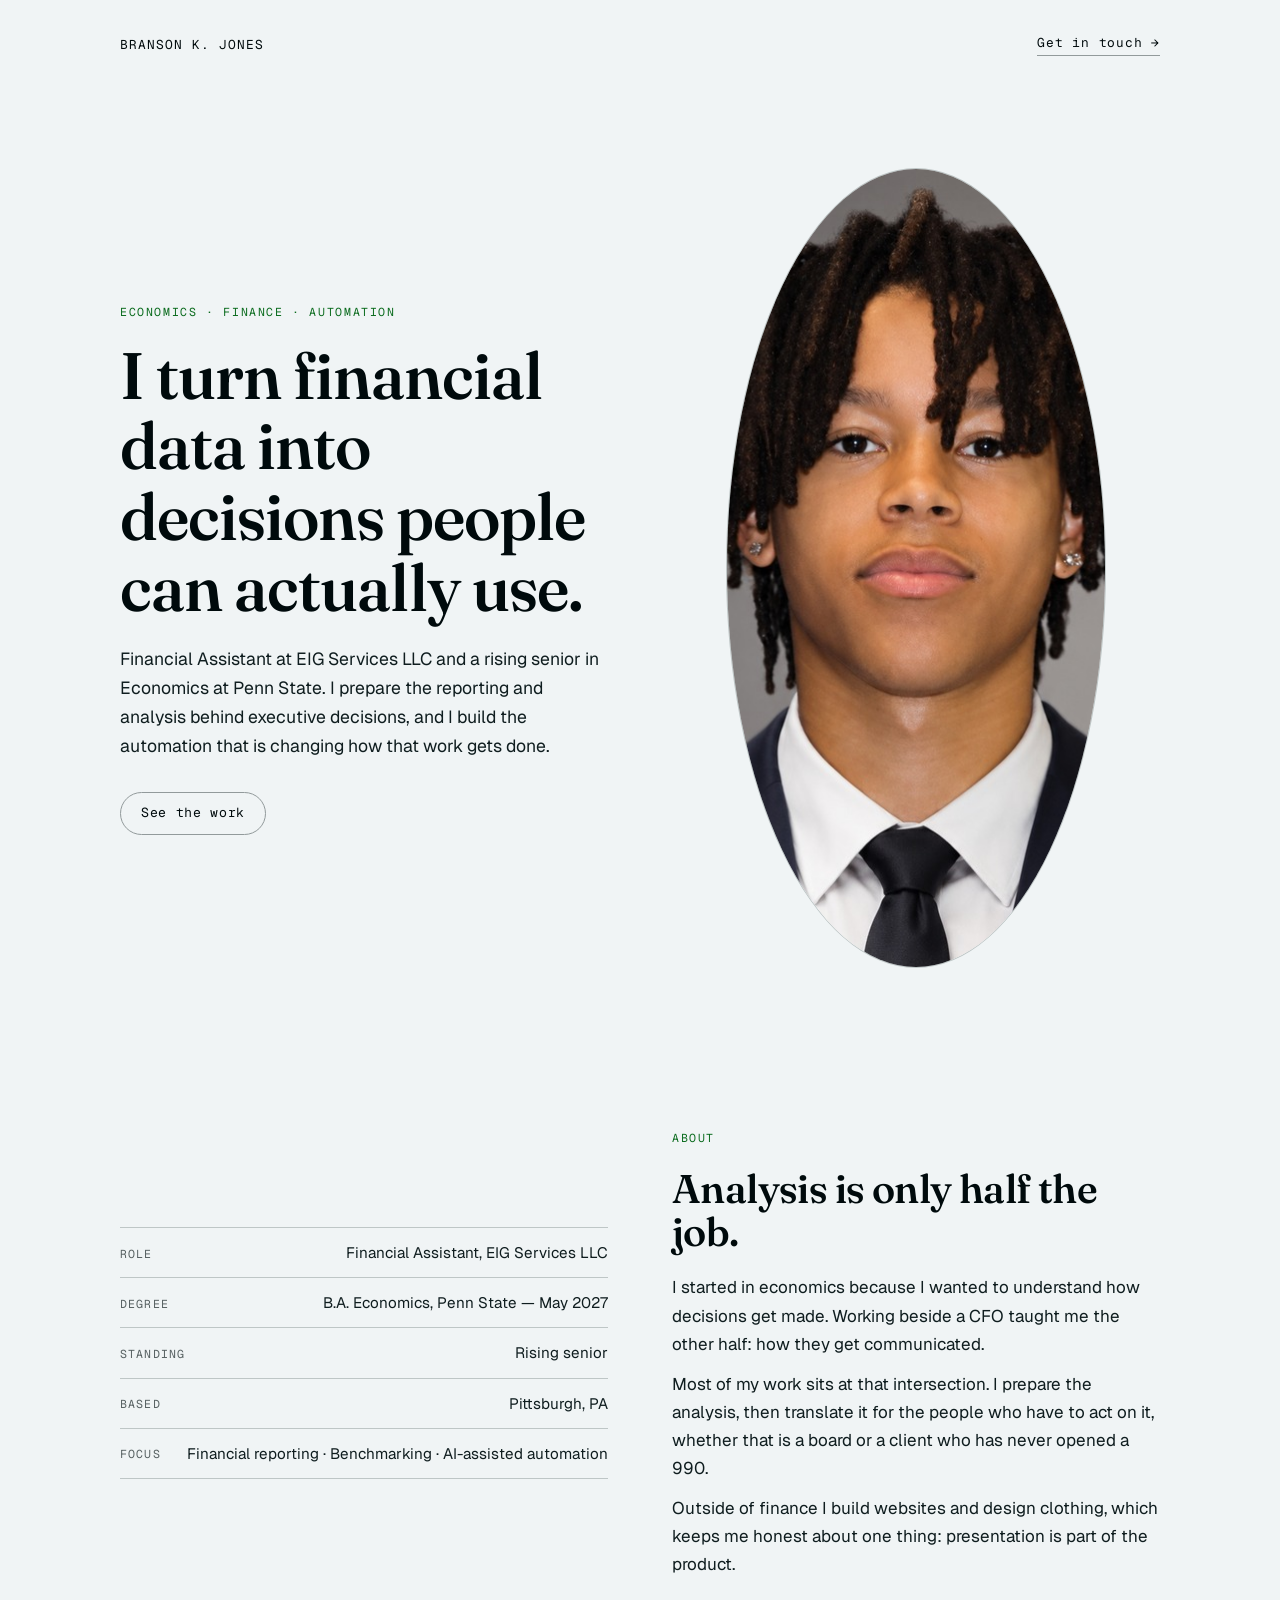
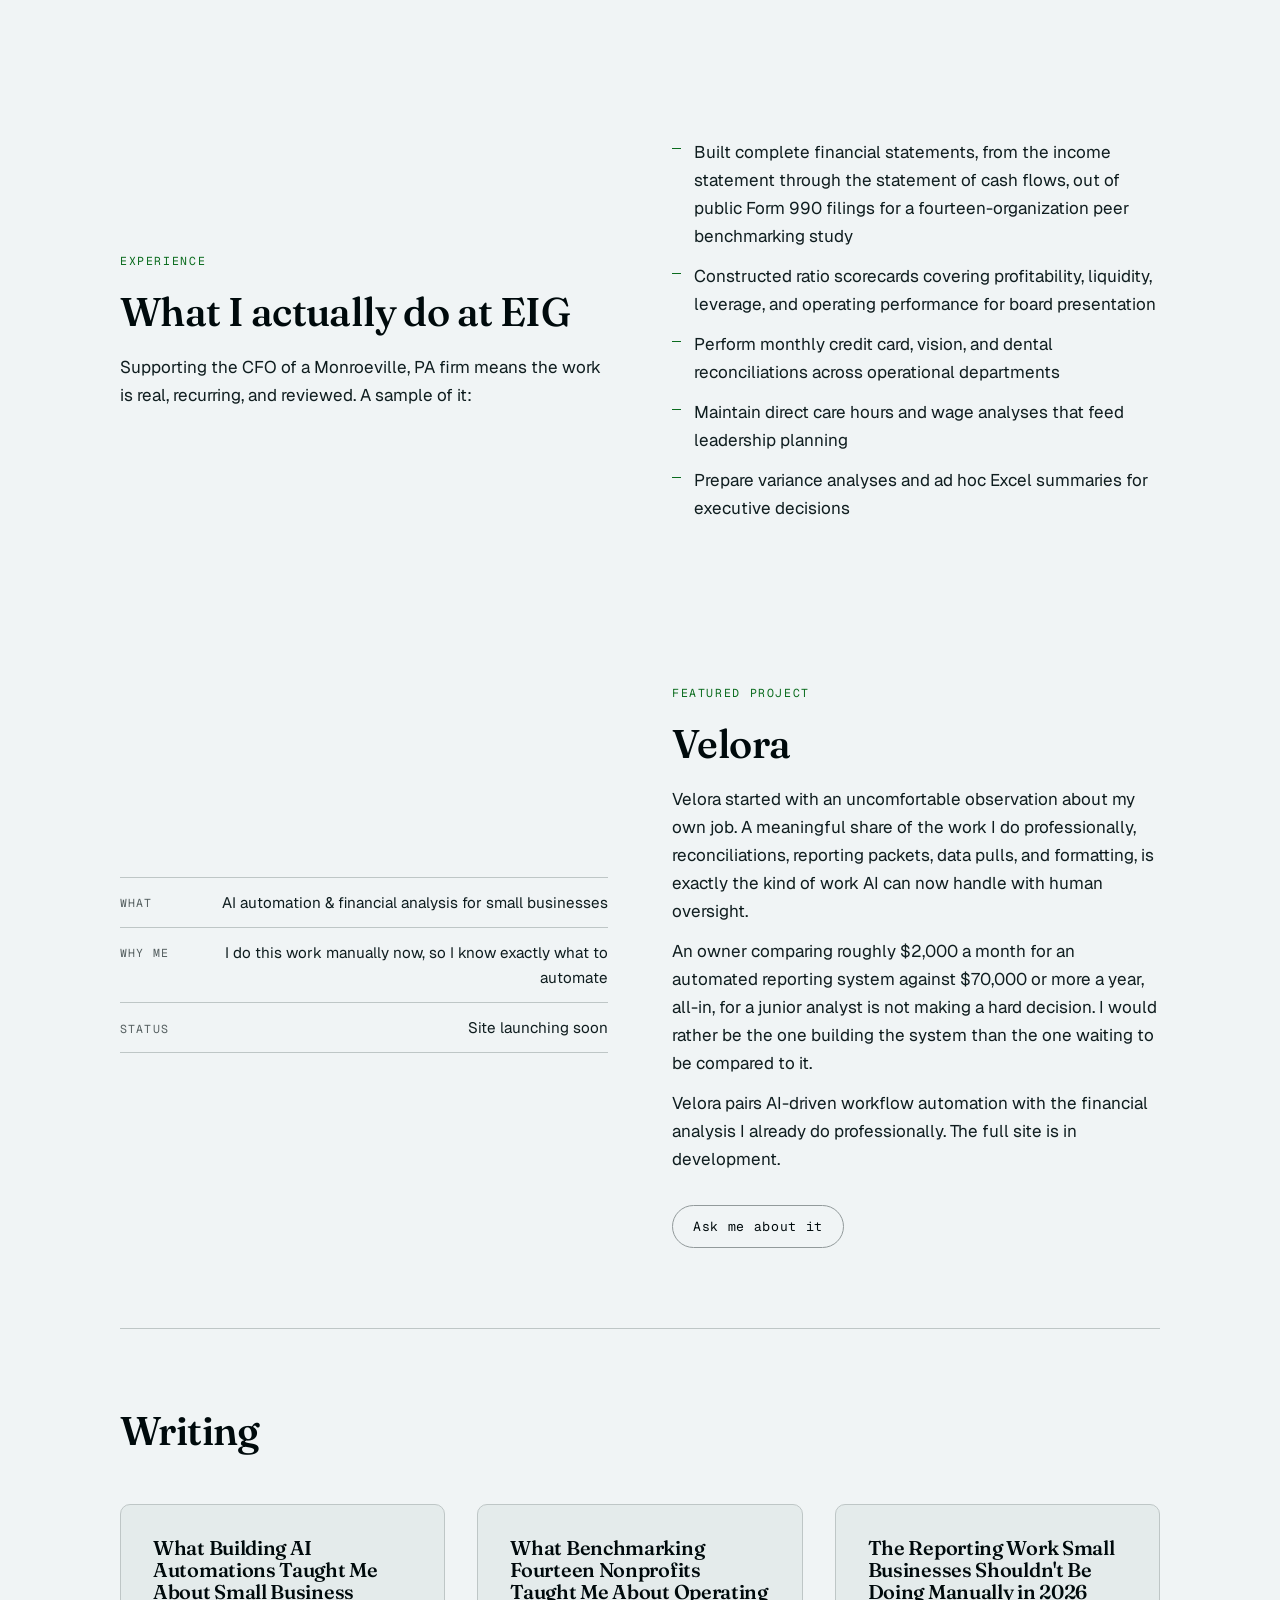
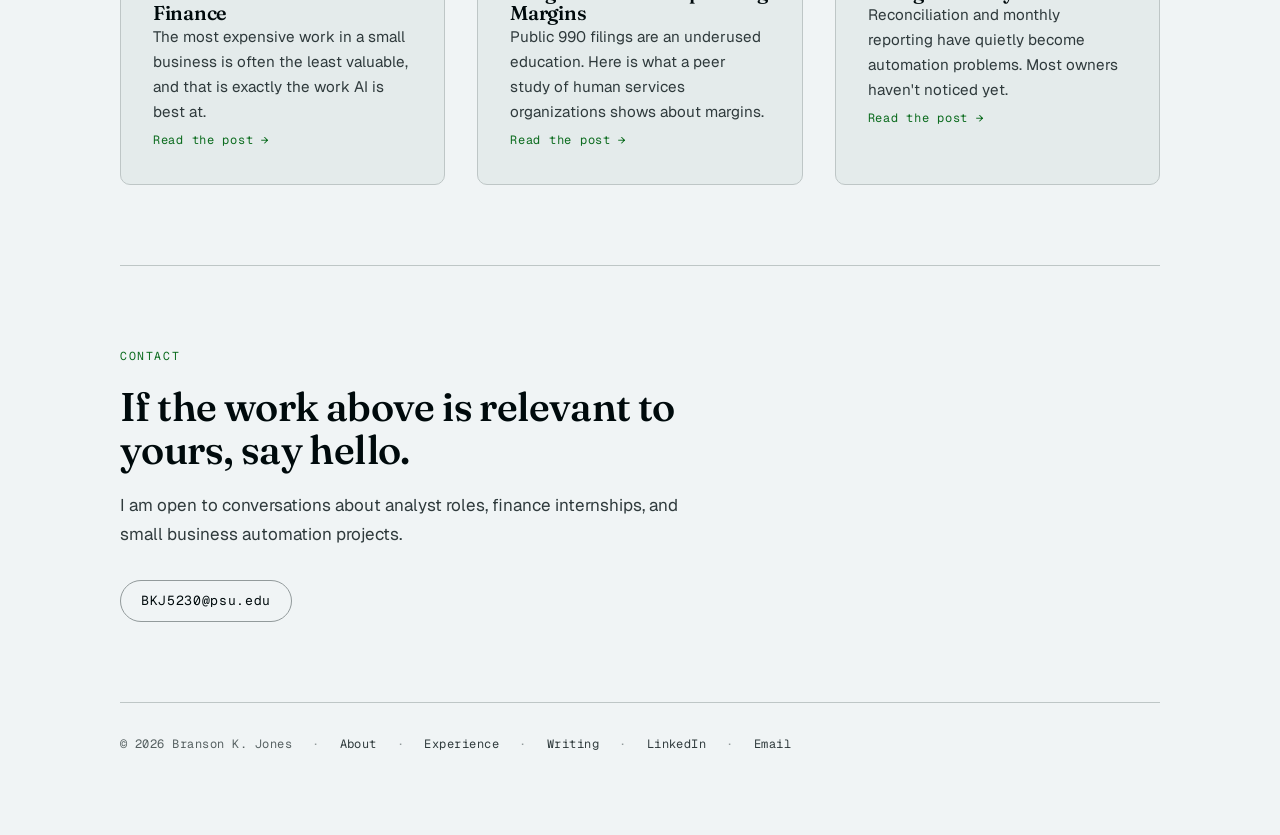
==== index.html @ b0afc4cd "Add files via upload" ====
<!DOCTYPE html>
<html lang="en">
<head>
<meta charset="UTF-8">
<meta name="viewport" content="width=device-width, initial-scale=1.0">
<title>Branson Jones — Economics · Financial Analysis · AI Automation</title>
<meta name="description" content="Branson Jones is an economics student at Penn State working in financial analysis and building AI-assisted finance automations for small businesses.">
<link rel="preconnect" href="https://fonts.googleapis.com">
<link rel="preconnect" href="https://fonts.gstatic.com" crossorigin>
<link href="https://fonts.googleapis.com/css2?family=Fraunces:opsz,wght@9..144,460;9..144,560;9..144,640&family=Geist:wght@400;500&family=Geist+Mono:wght@400;500&display=swap" rel="stylesheet">
<link rel="stylesheet" href="css/site.css">
</head>
<body>
<div class="wrap">

<nav class="nav" aria-label="Primary">
  <a class="nav__mark" href="index.html">Branson K. Jones</a>
  <a class="nav__cta" href="#contact">Get in touch →</a>
</nav>

<header class="split">
  <div class="split__text">
    <span class="kicker">Economics · Finance · Automation</span>
    <h1 class="hero__title">I turn financial data into decisions people can actually use.</h1>
    <p class="hero__sub">Financial Assistant at EIG Services LLC and a rising senior in Economics at Penn State. I prepare the reporting and analysis behind executive decisions, and I build the automation that is changing how that work gets done.</p>
    <a class="chip" href="#work">See the work</a>
  </div>
  <figure class="split__proof">
    <img class="portrait" src="assets/headshot.jpg" alt="Headshot of Branson Jones" width="800" height="800">
  </figure>
</header>

<section id="about" class="split split--flip" aria-label="About">
  <div class="split__text">
    <span class="kicker">About</span>
    <h2>Analysis is only half the job.</h2>
    <p>I started in economics because I wanted to understand how decisions get made. Working beside a CFO taught me the other half: how they get communicated.</p>
    <p>Most of my work sits at that intersection. I prepare the analysis, then translate it for the people who have to act on it, whether that is a board or a client who has never opened a 990.</p>
    <p>Outside of finance I build websites and design clothing, which keeps me honest about one thing: presentation is part of the product.</p>
  </div>
  <div class="split__proof">
    <ul class="facts">
      <li><span class="k">Role</span><span class="v">Financial Assistant, EIG Services LLC</span></li>
      <li><span class="k">Degree</span><span class="v">B.A. Economics, Penn State — May 2027</span></li>
      <li><span class="k">Standing</span><span class="v">Rising senior</span></li>
      <li><span class="k">Based</span><span class="v">Pittsburgh, PA</span></li>
      <li><span class="k">Focus</span><span class="v">Financial reporting · Benchmarking · AI-assisted automation</span></li>
    </ul>
  </div>
</section>

<section id="work" class="split" aria-label="Experience">
  <div class="split__text">
    <span class="kicker">Experience</span>
    <h2>What I actually do at EIG</h2>
    <p>Supporting the CFO of a Monroeville, PA firm means the work is real, recurring, and reviewed. A sample of it:</p>
  </div>
  <div class="split__proof">
    <ul class="worklist">
      <li>Built complete financial statements, from the income statement through the statement of cash flows, out of public Form 990 filings for a fourteen-organization peer benchmarking study</li>
      <li>Constructed ratio scorecards covering profitability, liquidity, leverage, and operating performance for board presentation</li>
      <li>Perform monthly credit card, vision, and dental reconciliations across operational departments</li>
      <li>Maintain direct care hours and wage analyses that feed leadership planning</li>
      <li>Prepare variance analyses and ad hoc Excel summaries for executive decisions</li>
    </ul>
  </div>
</section>

<section id="velora" class="split split--flip" aria-label="Velora">
  <div class="split__text">
    <span class="kicker">Featured project</span>
    <h2>Velora</h2>
    <p>Velora started with an uncomfortable observation about my own job. A meaningful share of the work I do professionally, reconciliations, reporting packets, data pulls, and formatting, is exactly the kind of work AI can now handle with human oversight.</p>
    <p>An owner comparing roughly $2,000 a month for an automated reporting system against $70,000 or more a year, all-in, for a junior analyst is not making a hard decision. I would rather be the one building the system than the one waiting to be compared to it.</p>
    <p>Velora pairs AI-driven workflow automation with the financial analysis I already do professionally. The full site is in development.</p>
    <a class="chip" href="#contact" aria-label="Ask about Velora">Ask me about it</a>
  </div>
  <div class="split__proof">
    <ul class="facts">
      <li><span class="k">What</span><span class="v">AI automation &amp; financial analysis for small businesses</span></li>
      <li><span class="k">Why me</span><span class="v">I do this work manually now, so I know exactly what to automate</span></li>
      <li><span class="k">Status</span><span class="v">Site launching soon</span></li>
    </ul>
  </div>
</section>

<section id="writing" class="writing" aria-label="Writing">
  <h2>Writing</h2>
  <div class="cards">
    <article class="card">
      <a href="blog/ai-automation-small-business-finance.html">
        <h3>What Building AI Automations Taught Me About Small Business Finance</h3>
        <p>The most expensive work in a small business is often the least valuable, and that is exactly the work AI is best at.</p>
        <span class="more">Read the post →</span>
      </a>
    </article>
    <article class="card">
      <a href="blog/nonprofit-benchmarking-operating-margins.html">
        <h3>What Benchmarking Fourteen Nonprofits Taught Me About Operating Margins</h3>
        <p>Public 990 filings are an underused education. Here is what a peer study of human services organizations shows about margins.</p>
        <span class="more">Read the post →</span>
      </a>
    </article>
    <article class="card">
      <a href="blog/manual-reporting-2026.html">
        <h3>The Reporting Work Small Businesses Shouldn't Be Doing Manually in 2026</h3>
        <p>Reconciliation and monthly reporting have quietly become automation problems. Most owners haven't noticed yet.</p>
        <span class="more">Read the post →</span>
      </a>
    </article>
  </div>
</section>

<section id="contact" class="contact" aria-label="Contact">
  <span class="kicker">Contact</span>
  <h2>If the work above is relevant to yours, say hello.</h2>
  <p>I am open to conversations about analyst roles, finance internships, and small business automation projects.</p>
  <a class="chip" href="mailto:BKJ5230@psu.edu">BKJ5230@psu.edu</a>
</section>

<footer class="foot">
  <span>© 2026 Branson K. Jones</span><span class="dot">·</span>
  <a href="#about">About</a><span class="dot">·</span>
  <a href="#work">Experience</a><span class="dot">·</span>
  <a href="#writing">Writing</a><span class="dot">·</span>
  <a href="https://www.linkedin.com/in/branson-jones-150345410/" rel="noopener">LinkedIn</a><span class="dot">·</span>
  <a href="mailto:BKJ5230@psu.edu">Email</a>
</footer>

</div>
</body>
</html>
---- css/site.css ----
/* Hallmark · macrostructure: Split Studio · theme: Studio · nav: N9 edge-aligned · footer: Ft2 inline single line
 * genre: editorial · accent: forest-green · audience: recruiters + prospective clients · tone: composed, direct
 * Hallmark · pre-emit critique: P4 H4 E4 S4 R5 V4 */

:root {
  --color-paper:    oklch(96.5% 0.005 200);
  --color-paper-2:  oklch(93.5% 0.007 200);
  --color-paper-3:  oklch(89%   0.010 200);
  --color-rule:     oklch(82%   0.008 200);
  --color-rule-2:   oklch(68%   0.010 200);
  --color-muted:    oklch(48%   0.012 205);
  --color-neutral:  oklch(34%   0.016 205);
  --color-ink-2:    oklch(22%   0.020 205);
  --color-ink:      oklch(13%   0.024 205);
  --color-accent:   oklch(46%   0.140 145);
  --color-focus:    oklch(46%   0.140 145);

  --font-display: "Fraunces", ui-serif, Georgia, serif;
  --font-body:    "Geist", ui-sans-serif, system-ui, sans-serif;
  --font-label:   "Geist Mono", ui-monospace, "SF Mono", monospace;

  --space-xs: 0.5rem;
  --space-sm: 0.75rem;
  --space-md: 1.25rem;
  --space-lg: 2rem;
  --space-xl: 3.25rem;
  --space-2xl: 5rem;
  --space-3xl: 7.5rem;

  --radius-card: 10px;
  --measure: 62ch;
  --ease-out: cubic-bezier(0.16, 1, 0.3, 1);
  --dur-short: 220ms;
}

* { box-sizing: border-box; margin: 0; }
html, body { overflow-x: clip; }
html { scroll-behavior: smooth; }

body {
  background: var(--color-paper);
  color: var(--color-ink);
  font-family: var(--font-body);
  font-size: 1.0625rem;
  line-height: 1.65;
  -webkit-font-smoothing: antialiased;
}

img { max-width: 100%; display: block; }
a { color: var(--color-accent); text-decoration-thickness: 1px; text-underline-offset: 3px; }
a:focus-visible, button:focus-visible { outline: 2px solid var(--color-focus); outline-offset: 3px; }

h1, h2, h3 {
  font-family: var(--font-display);
  font-style: normal;
  font-weight: 560;
  line-height: 1.08;
  letter-spacing: -0.015em;
  color: var(--color-ink);
  overflow-wrap: anywhere;
  min-width: 0;
}

.wrap { max-width: 1120px; margin-inline: auto; padding-inline: clamp(1.1rem, 4vw, 2.5rem); }

/* ── Nav · N9 edge-aligned minimal ── */
.nav {
  display: flex; align-items: center; justify-content: space-between;
  padding-block: var(--space-lg);
}
.nav__mark {
  font-family: var(--font-label);
  font-size: 0.8rem; letter-spacing: 0.08em; text-transform: uppercase;
  color: var(--color-ink); text-decoration: none; white-space: nowrap;
}
.nav__cta {
  font-family: var(--font-label);
  font-size: 0.8rem; letter-spacing: 0.06em;
  color: var(--color-ink); text-decoration: none; white-space: nowrap;
  border-bottom: 1px solid var(--color-rule-2);
  padding-bottom: 2px;
  transition: color var(--dur-short) var(--ease-out), border-color var(--dur-short) var(--ease-out);
}
.nav__cta:hover { color: var(--color-accent); border-color: var(--color-accent); }

/* ── Split Studio rows ── */
.split {
  display: grid;
  grid-template-columns: minmax(0, 1fr) minmax(0, 1fr);
  gap: clamp(1.5rem, 5vw, 4.5rem);
  align-items: center;
  padding-block: var(--space-2xl);
}
.split--flip .split__text { order: 2; }
.split--flip .split__proof { order: 1; }
.split + .split { border-top: 0; }

.kicker {
  font-family: var(--font-label);
  font-size: 0.72rem; letter-spacing: 0.14em; text-transform: uppercase;
  color: var(--color-accent);
  display: block; margin-bottom: var(--space-md);
}

.hero__title { font-size: clamp(2.3rem, 6vw, 4.1rem); }
.hero__sub {
  margin-top: var(--space-md);
  color: var(--color-neutral);
  max-width: 46ch;
  font-size: 1.1rem;
}
.split h2 { font-size: clamp(1.7rem, 3.6vw, 2.5rem); margin-bottom: var(--space-md); }
.split__text p { color: var(--color-ink-2); max-width: var(--measure); }
.split__text p + p { margin-top: var(--space-sm); }

/* Outlined chip button (Split Studio voice) */
.chip {
  display: inline-block; margin-top: var(--space-lg);
  font-family: var(--font-label); font-size: 0.82rem; letter-spacing: 0.05em;
  color: var(--color-ink); text-decoration: none; white-space: nowrap;
  border: 1px solid var(--color-rule-2); border-radius: 999px;
  padding: 0.6rem 1.25rem;
  transition: border-color var(--dur-short) var(--ease-out), color var(--dur-short) var(--ease-out), background var(--dur-short) var(--ease-out);
}
.chip:hover { border-color: var(--color-accent); color: var(--color-accent); }
.chip:active { background: var(--color-paper-2); }

/* Proof column pieces */
.portrait {
  border-radius: 50%;
  aspect-ratio: 1 / 1;
  object-fit: cover;
  border: 1px solid var(--color-rule);
  width: min(78%, 380px);
  margin-inline: auto;
}
figure figcaption {
  font-family: var(--font-label); font-size: 0.72rem;
  color: var(--color-muted); margin-top: var(--space-xs); text-align: center;
}

.facts { list-style: none; padding: 0; border-top: 1px solid var(--color-rule); }
.facts li {
  display: flex; justify-content: space-between; gap: var(--space-md);
  padding-block: var(--space-sm);
  border-bottom: 1px solid var(--color-rule);
  font-size: 0.95rem;
}
.facts .k { font-family: var(--font-label); font-size: 0.72rem; letter-spacing: 0.1em; text-transform: uppercase; color: var(--color-muted); padding-top: 0.2rem; white-space: nowrap; }
.facts .v { color: var(--color-ink-2); text-align: right; }

.worklist { list-style: none; padding: 0; }
.worklist li { padding-left: 1.4rem; position: relative; color: var(--color-ink-2); }
.worklist li + li { margin-top: var(--space-sm); }
.worklist li::before {
  content: ""; position: absolute; left: 0; top: 0.62em;
  width: 0.55rem; height: 1px; background: var(--color-accent);
}

/* Writing cards */
.writing { padding-block: var(--space-2xl); border-top: 1px solid var(--color-rule); }
.writing > h2 { font-size: clamp(1.7rem, 3.6vw, 2.5rem); margin-bottom: var(--space-xl); }
.cards { display: grid; grid-template-columns: repeat(3, minmax(0, 1fr)); gap: var(--space-lg); }
.card {
  border: 1px solid var(--color-rule); border-radius: var(--radius-card);
  background: var(--color-paper-2);
  padding: var(--space-lg);
  display: flex; flex-direction: column; gap: var(--space-sm);
  transition: border-color var(--dur-short) var(--ease-out), transform var(--dur-short) var(--ease-out);
}
.card:hover { border-color: var(--color-accent); transform: translateY(-2px); }
.card h3 { font-size: 1.25rem; }
.card p { color: var(--color-neutral); font-size: 0.95rem; }
.card a { text-decoration: none; color: inherit; }
.card .more { font-family: var(--font-label); font-size: 0.75rem; letter-spacing: 0.06em; color: var(--color-accent); margin-top: auto; }

/* Contact band */
.contact { padding-block: var(--space-2xl); border-top: 1px solid var(--color-rule); text-align: left; }
.contact h2 { font-size: clamp(1.7rem, 3.6vw, 2.5rem); max-width: 22ch; }
.contact p { color: var(--color-neutral); margin-top: var(--space-md); max-width: 52ch; }

/* Footer · Ft2 inline single line */
.foot {
  border-top: 1px solid var(--color-rule);
  padding-block: var(--space-lg) var(--space-2xl);
  display: flex; flex-wrap: wrap; gap: var(--space-xs) var(--space-md);
  align-items: baseline;
  font-family: var(--font-label); font-size: 0.75rem; letter-spacing: 0.04em;
  color: var(--color-muted);
}
.foot a { color: var(--color-neutral); text-decoration: none; white-space: nowrap; }
.foot a:hover { color: var(--color-accent); }
.foot .dot { color: var(--color-rule-2); }

/* ── Article pages ── */
.article { max-width: 72ch; margin-inline: auto; padding-block: var(--space-xl) var(--space-3xl); }
.crumb {
  font-family: var(--font-label); font-size: 0.75rem; letter-spacing: 0.06em;
  text-decoration: none; color: var(--color-muted); white-space: nowrap;
}
.crumb:hover { color: var(--color-accent); }
.article h1 { font-size: clamp(1.9rem, 5vw, 3rem); margin-top: var(--space-md); }
.article .meta {
  font-family: var(--font-label); font-size: 0.75rem; letter-spacing: 0.08em;
  text-transform: uppercase; color: var(--color-muted);
  margin-top: var(--space-sm); margin-bottom: var(--space-xl);
}
.article h2 { font-size: 1.45rem; margin-top: var(--space-xl); margin-bottom: var(--space-sm); }
.article p { color: var(--color-ink-2); }
.article p + p { margin-top: var(--space-md); }
.article figure {
  margin-block: var(--space-xl);
  border: 1px solid var(--color-rule); border-radius: var(--radius-card);
  background: var(--color-paper-2); padding: var(--space-lg);
}
.article figure svg { width: 100%; height: auto; }

/* ── Mobile ── */
@media (max-width: 768px) {
  .split { grid-template-columns: minmax(0, 1fr); padding-block: var(--space-xl); align-items: start; }
  .split--flip .split__text { order: 1; }
  .split--flip .split__proof { order: 2; }
  .cards { grid-template-columns: minmax(0, 1fr); }
  .facts .v { text-align: left; }
  .facts li { flex-direction: column; gap: 0.15rem; }
}
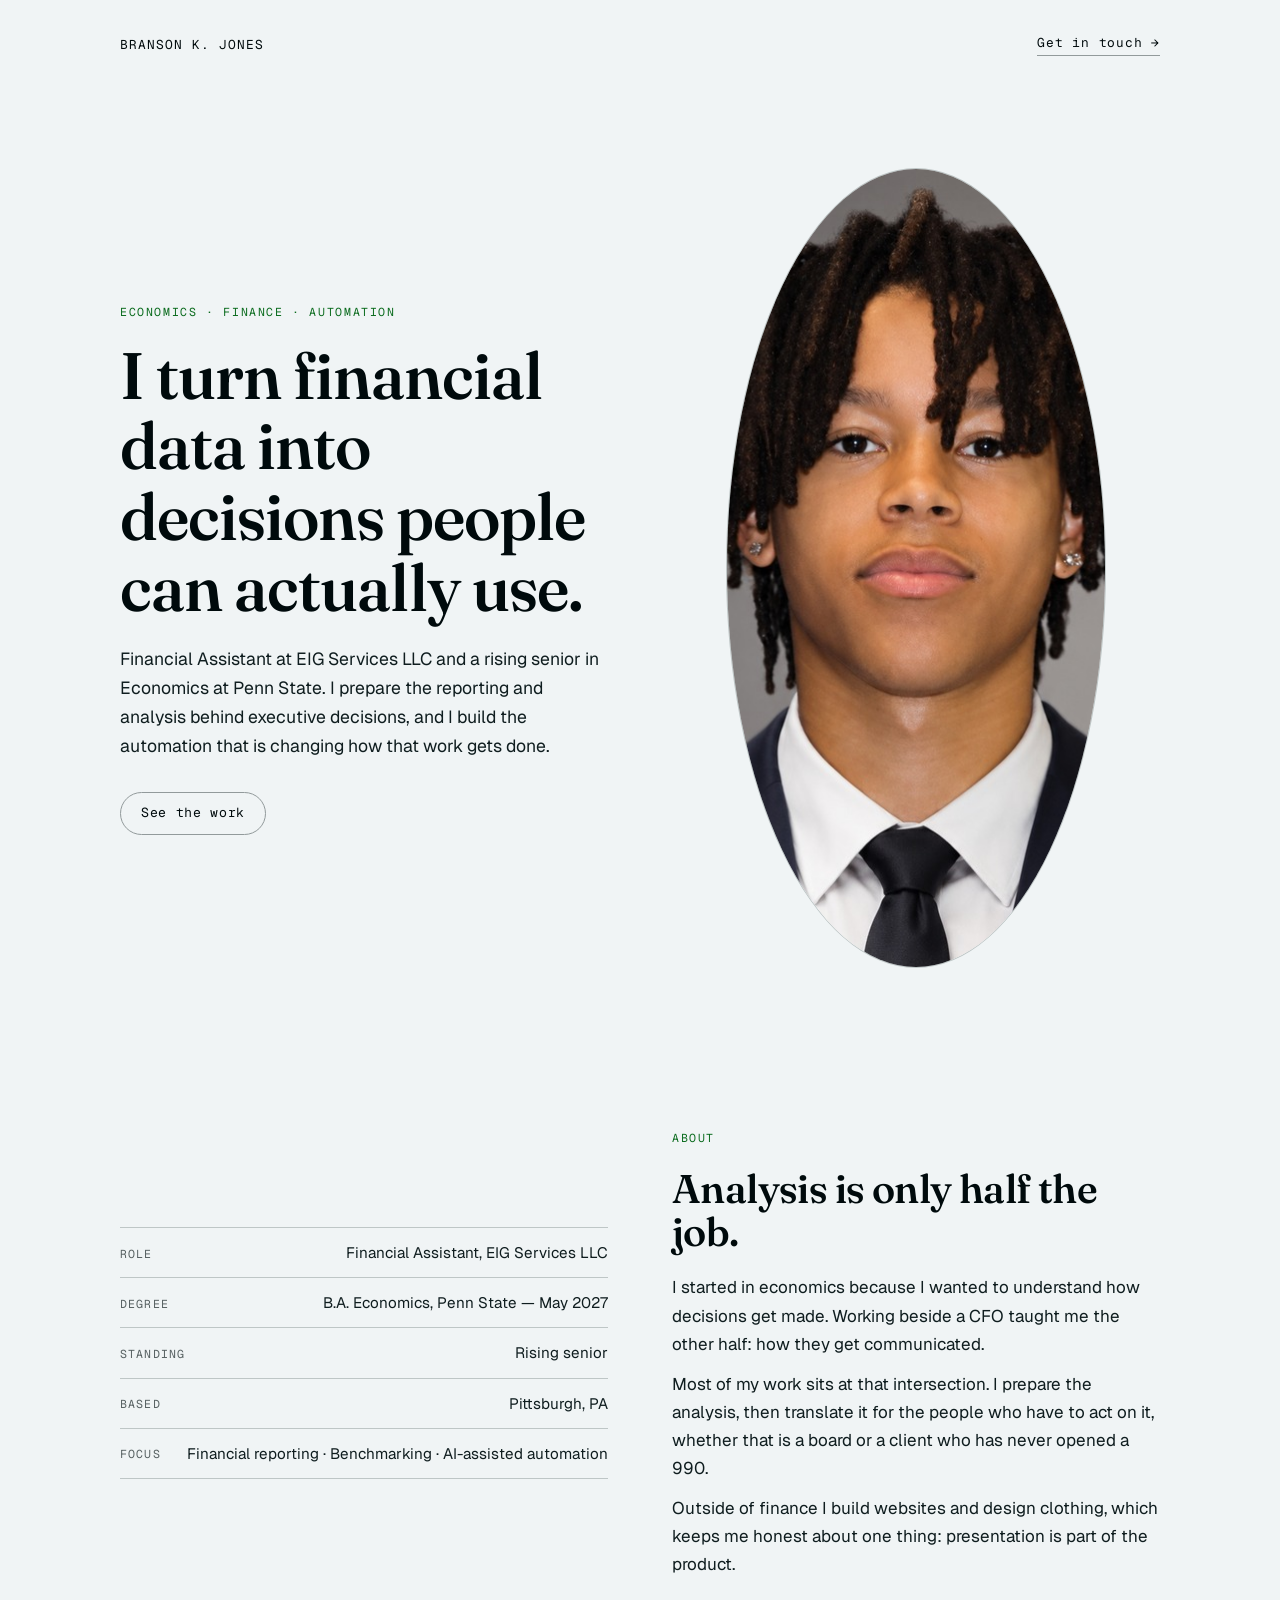
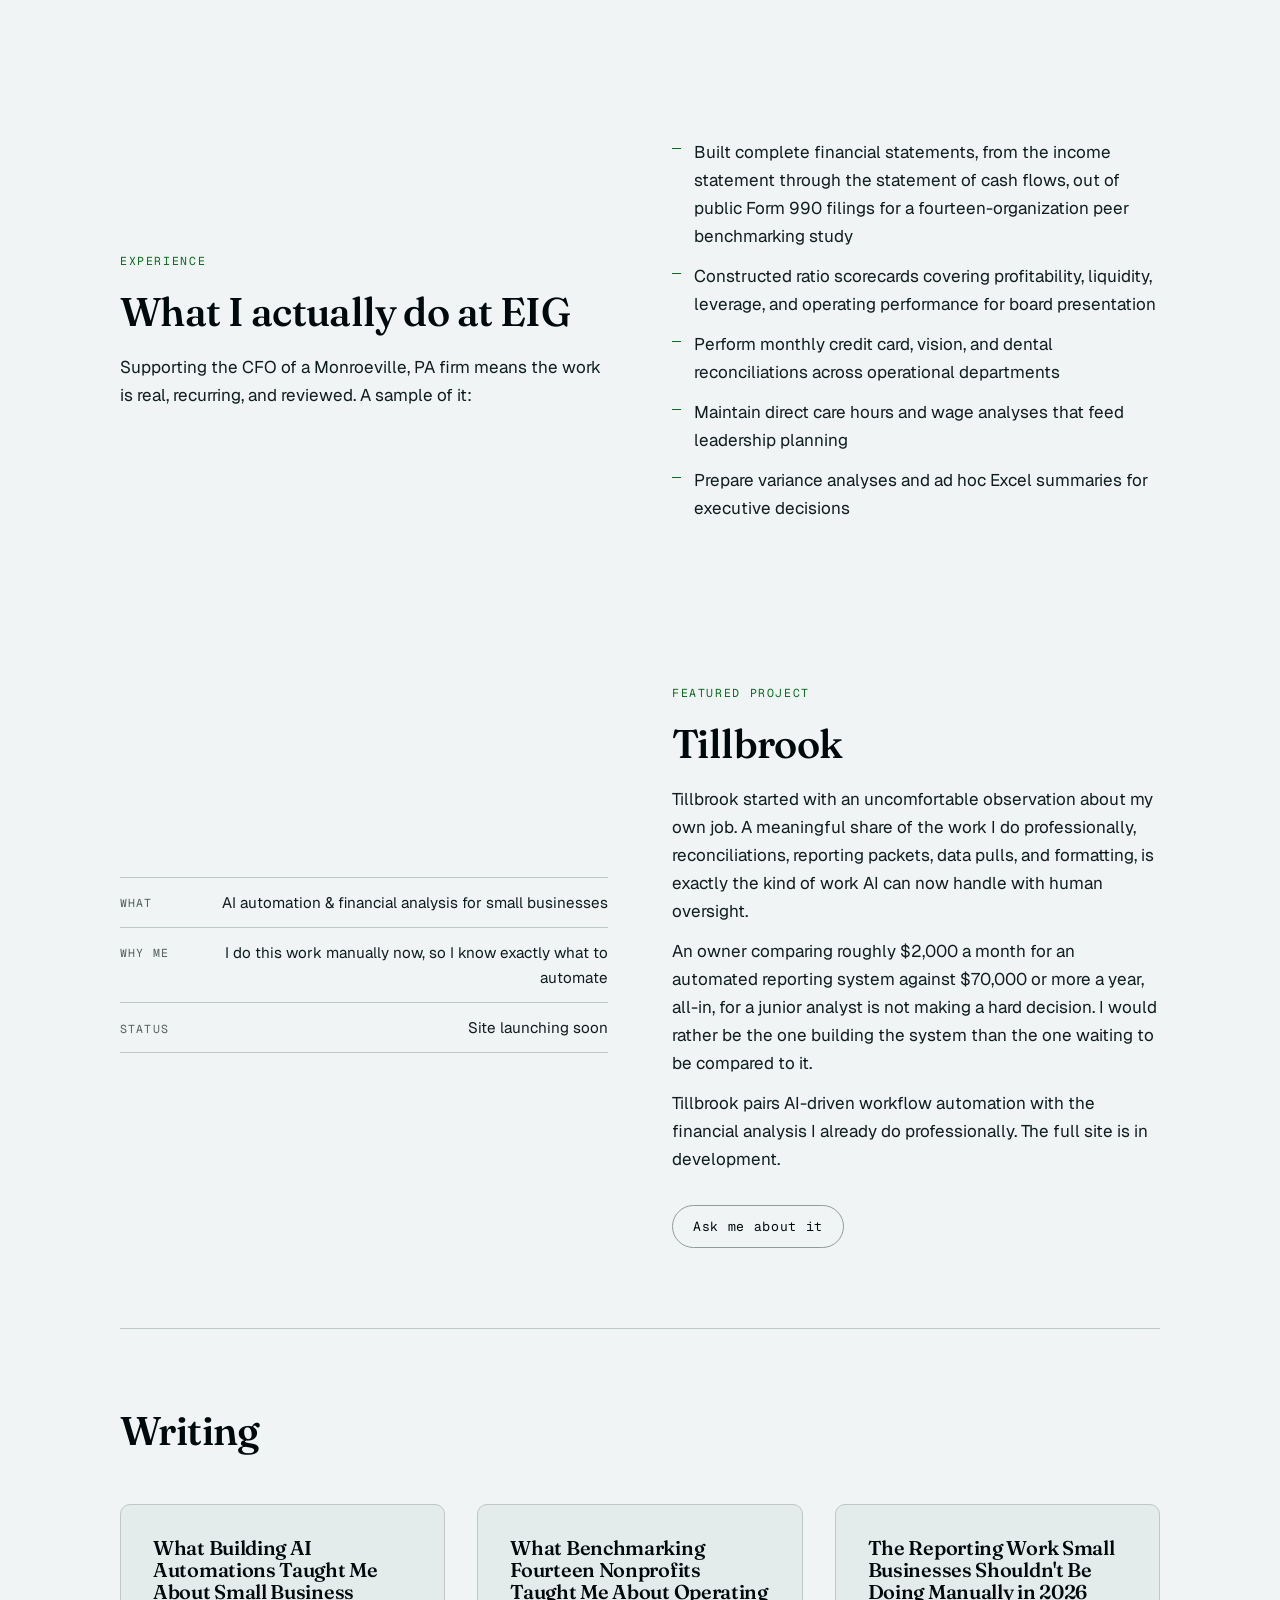
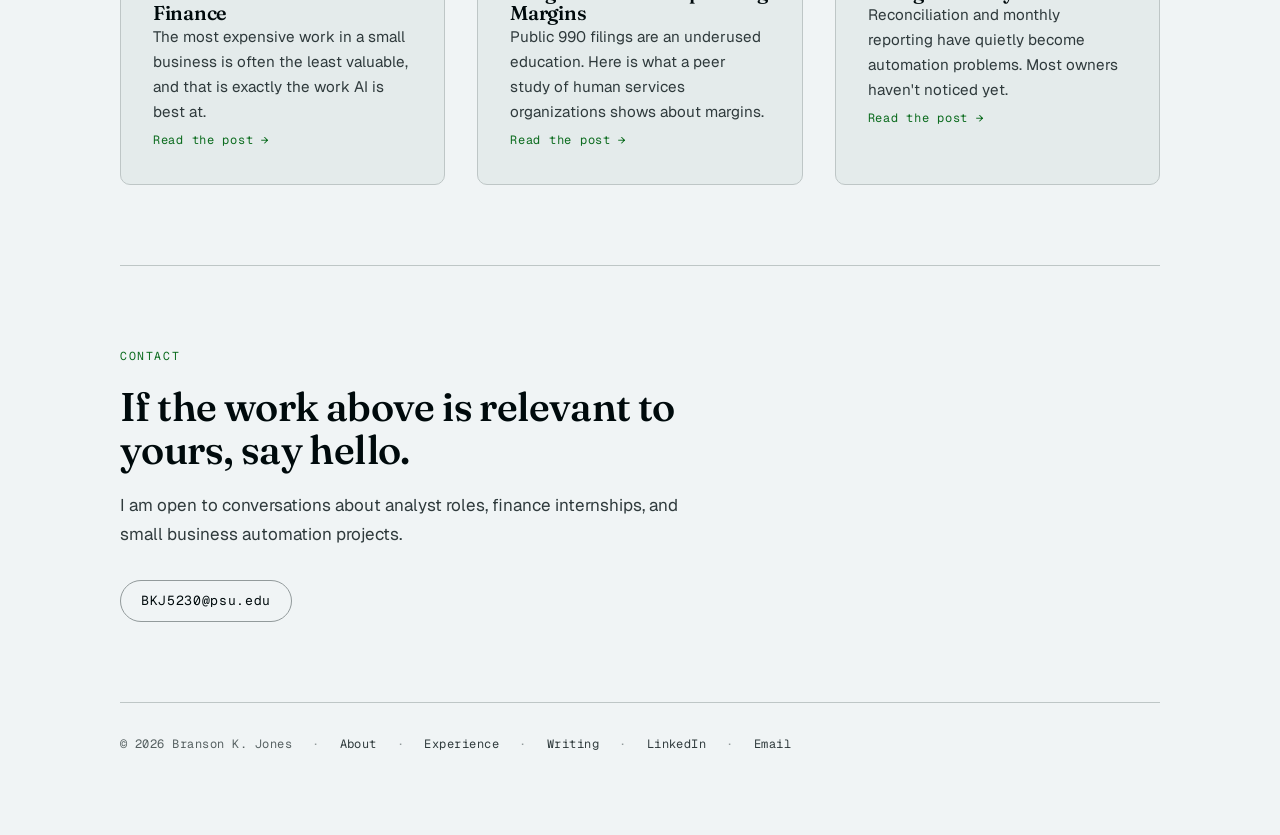
==== commit 110696c4: "Replace Velora section with Tillbrook section" ====
--- a/index.html
+++ b/index.html
@@ -66,14 +66,14 @@
   </div>
 </section>
 
-<section id="velora" class="split split--flip" aria-label="Velora">
+<section id="Tillbrook" class="split split--flip" aria-label="Tillbrook">
   <div class="split__text">
     <span class="kicker">Featured project</span>
-    <h2>Velora</h2>
-    <p>Velora started with an uncomfortable observation about my own job. A meaningful share of the work I do professionally, reconciliations, reporting packets, data pulls, and formatting, is exactly the kind of work AI can now handle with human oversight.</p>
+    <h2>Tillbrook</h2>
+    <p>Tillbrook started with an uncomfortable observation about my own job. A meaningful share of the work I do professionally, reconciliations, reporting packets, data pulls, and formatting, is exactly the kind of work AI can now handle with human oversight.</p>
     <p>An owner comparing roughly $2,000 a month for an automated reporting system against $70,000 or more a year, all-in, for a junior analyst is not making a hard decision. I would rather be the one building the system than the one waiting to be compared to it.</p>
-    <p>Velora pairs AI-driven workflow automation with the financial analysis I already do professionally. The full site is in development.</p>
-    <a class="chip" href="#contact" aria-label="Ask about Velora">Ask me about it</a>
+    <p>Tillbrook pairs AI-driven workflow automation with the financial analysis I already do professionally. The full site is in development.</p>
+    <a class="chip" href="#contact" aria-label="Ask about Tillbrook">Ask me about it</a>
   </div>
   <div class="split__proof">
     <ul class="facts">
--- a/css/site.css
+++ b/css/site.css
@@ -1,6 +1,4 @@
-/* Hallmark · macrostructure: Split Studio · theme: Studio · nav: N9 edge-aligned · footer: Ft2 inline single line
- * genre: editorial · accent: forest-green · audience: recruiters + prospective clients · tone: composed, direct
- * Hallmark · pre-emit critique: P4 H4 E4 S4 R5 V4 */
+
 
 :root {
   --color-paper:    oklch(96.5% 0.005 200);
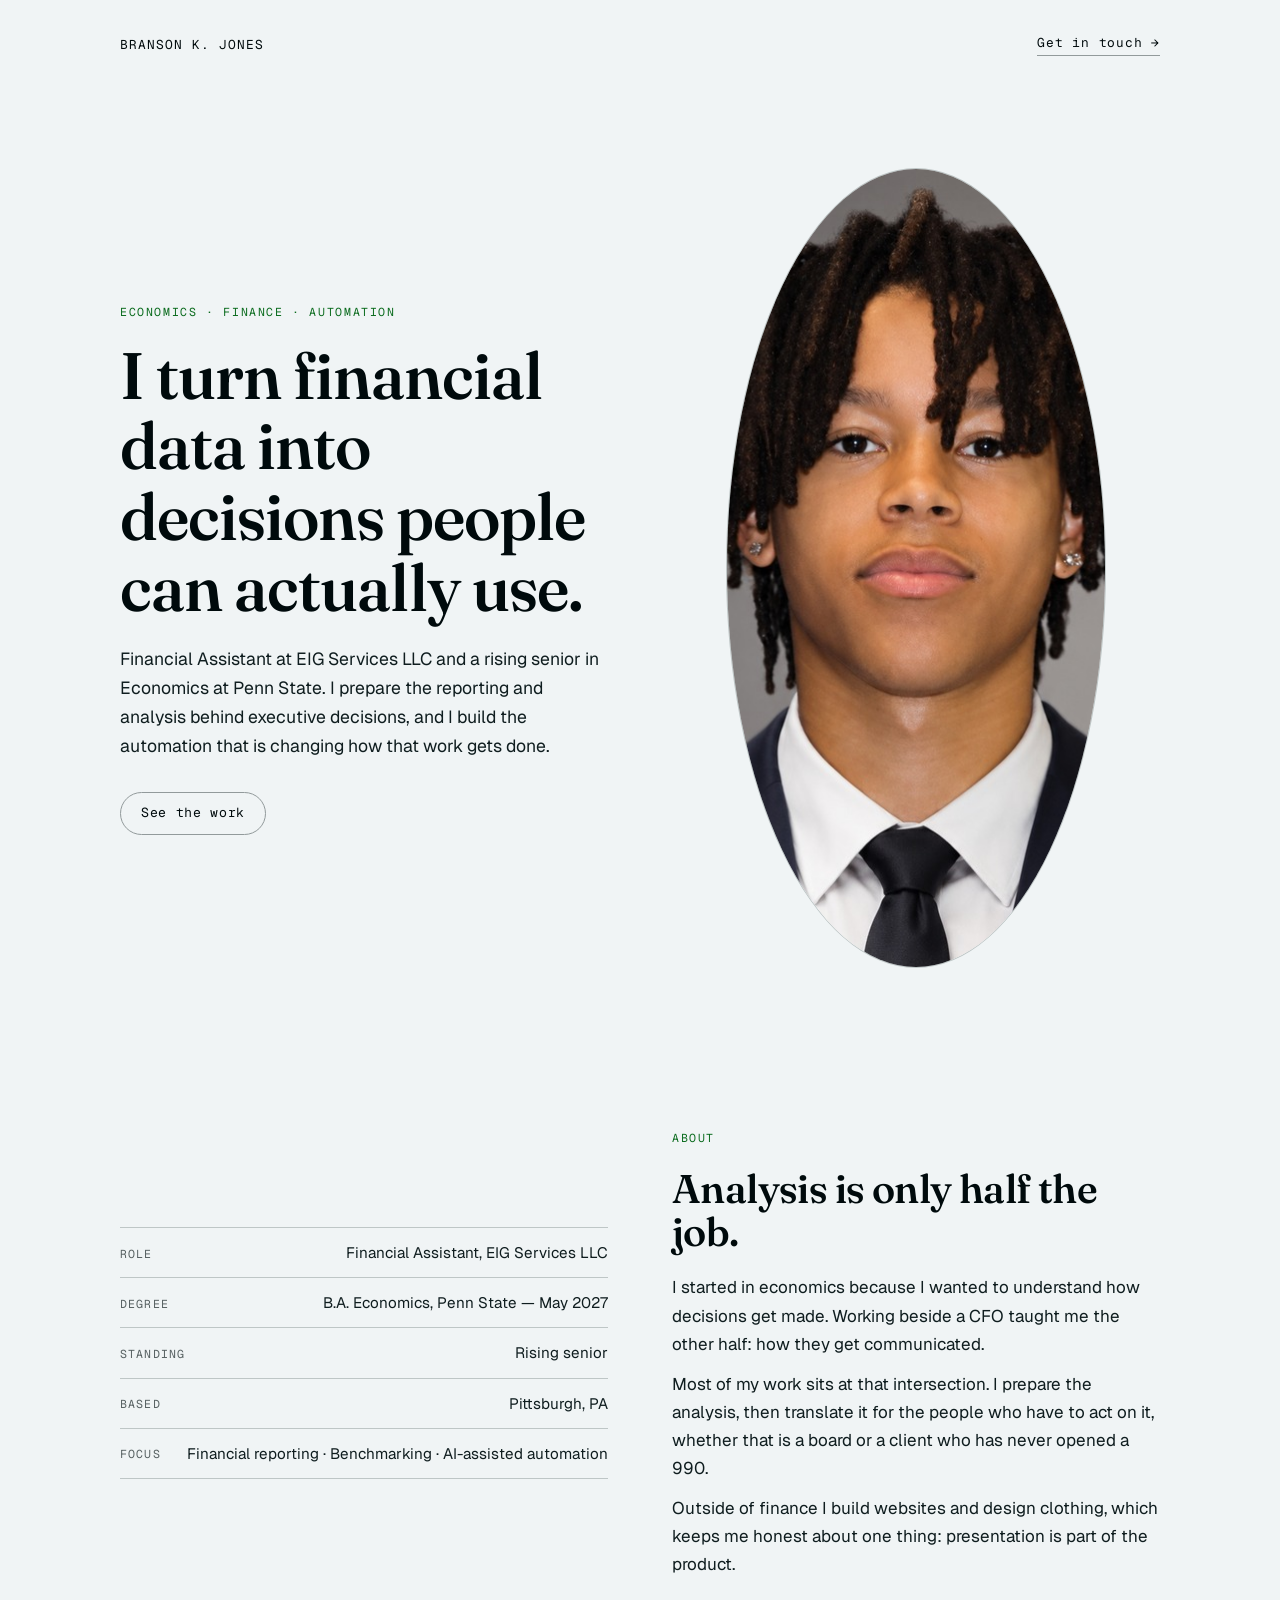
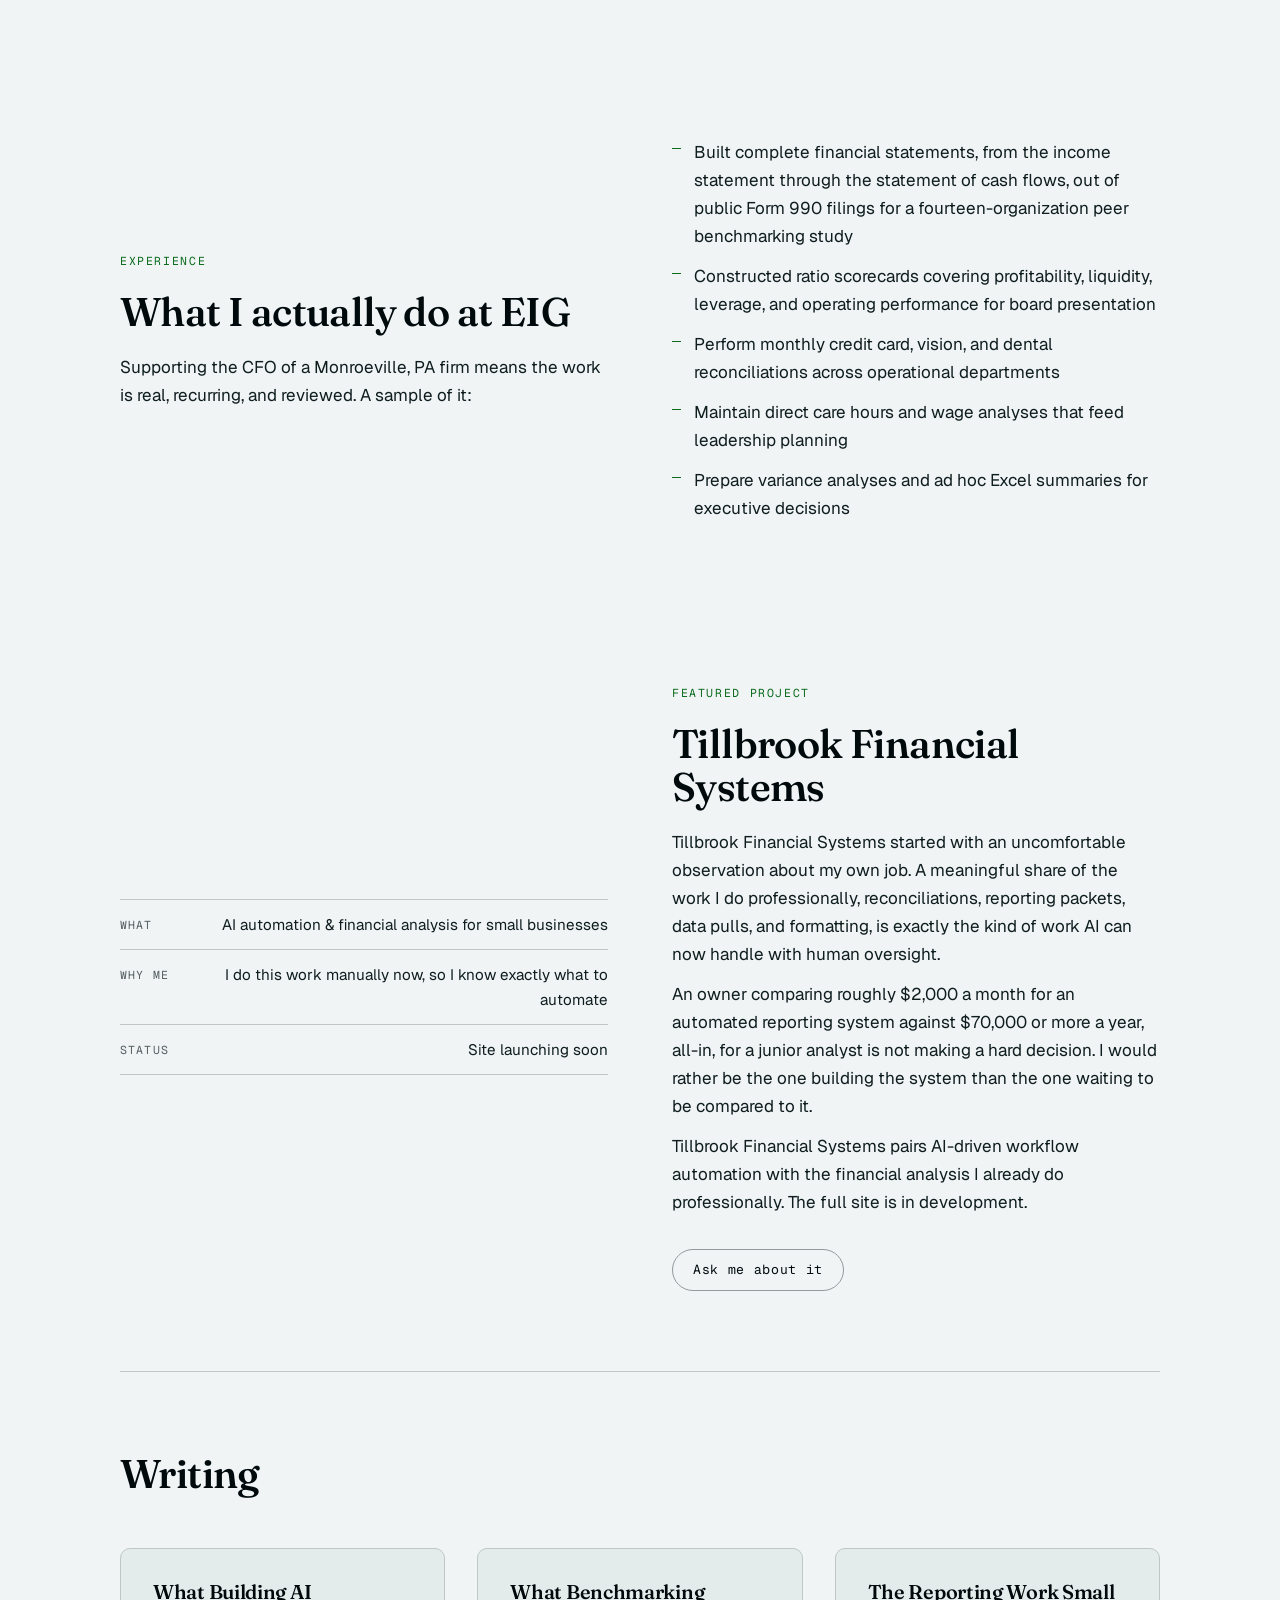
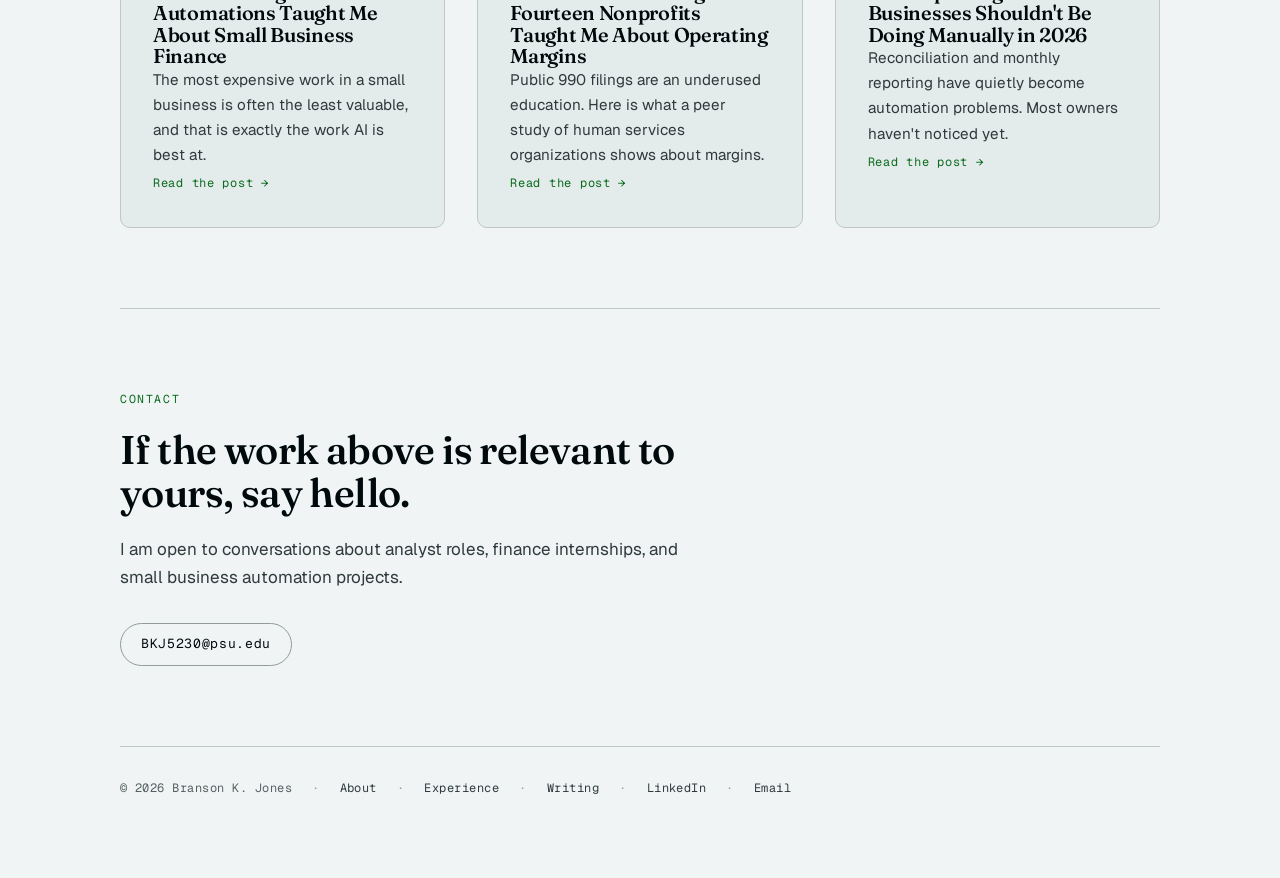
==== commit 28aabd3a: "Update Tillbrook section with full name and details" ====
--- a/index.html
+++ b/index.html
@@ -66,14 +66,14 @@
   </div>
 </section>
 
-<section id="Tillbrook" class="split split--flip" aria-label="Tillbrook">
+<section id="Tillbrook Financial Systems" class="split split--flip" aria-label="Tillbrook Financial Systems">
   <div class="split__text">
     <span class="kicker">Featured project</span>
-    <h2>Tillbrook</h2>
-    <p>Tillbrook started with an uncomfortable observation about my own job. A meaningful share of the work I do professionally, reconciliations, reporting packets, data pulls, and formatting, is exactly the kind of work AI can now handle with human oversight.</p>
+    <h2>Tillbrook Financial Systems</h2>
+    <p>Tillbrook Financial Systems started with an uncomfortable observation about my own job. A meaningful share of the work I do professionally, reconciliations, reporting packets, data pulls, and formatting, is exactly the kind of work AI can now handle with human oversight.</p>
     <p>An owner comparing roughly $2,000 a month for an automated reporting system against $70,000 or more a year, all-in, for a junior analyst is not making a hard decision. I would rather be the one building the system than the one waiting to be compared to it.</p>
-    <p>Tillbrook pairs AI-driven workflow automation with the financial analysis I already do professionally. The full site is in development.</p>
-    <a class="chip" href="#contact" aria-label="Ask about Tillbrook">Ask me about it</a>
+    <p>Tillbrook Financial Systems pairs AI-driven workflow automation with the financial analysis I already do professionally. The full site is in development.</p>
+    <a class="chip" href="#contact" aria-label="Ask about Tillbrook Financial Systems">Ask me about it</a>
   </div>
   <div class="split__proof">
     <ul class="facts">
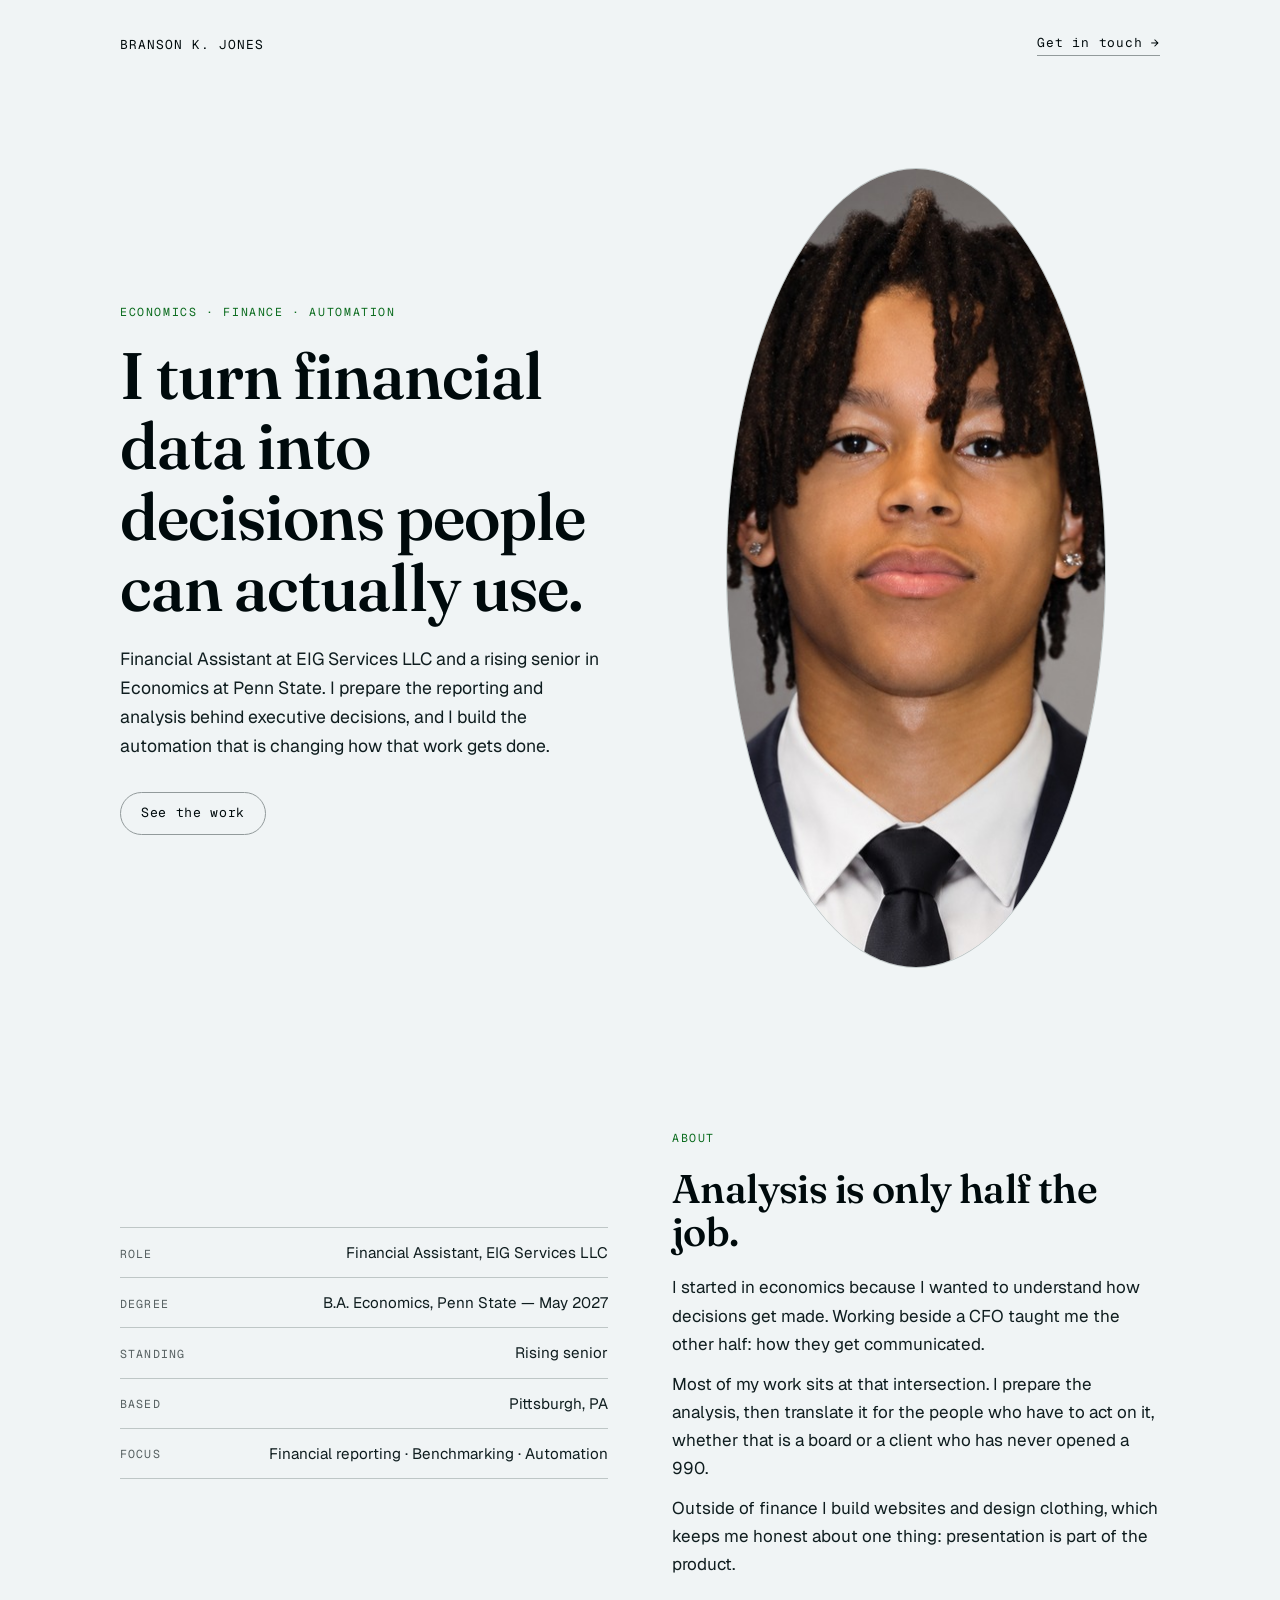
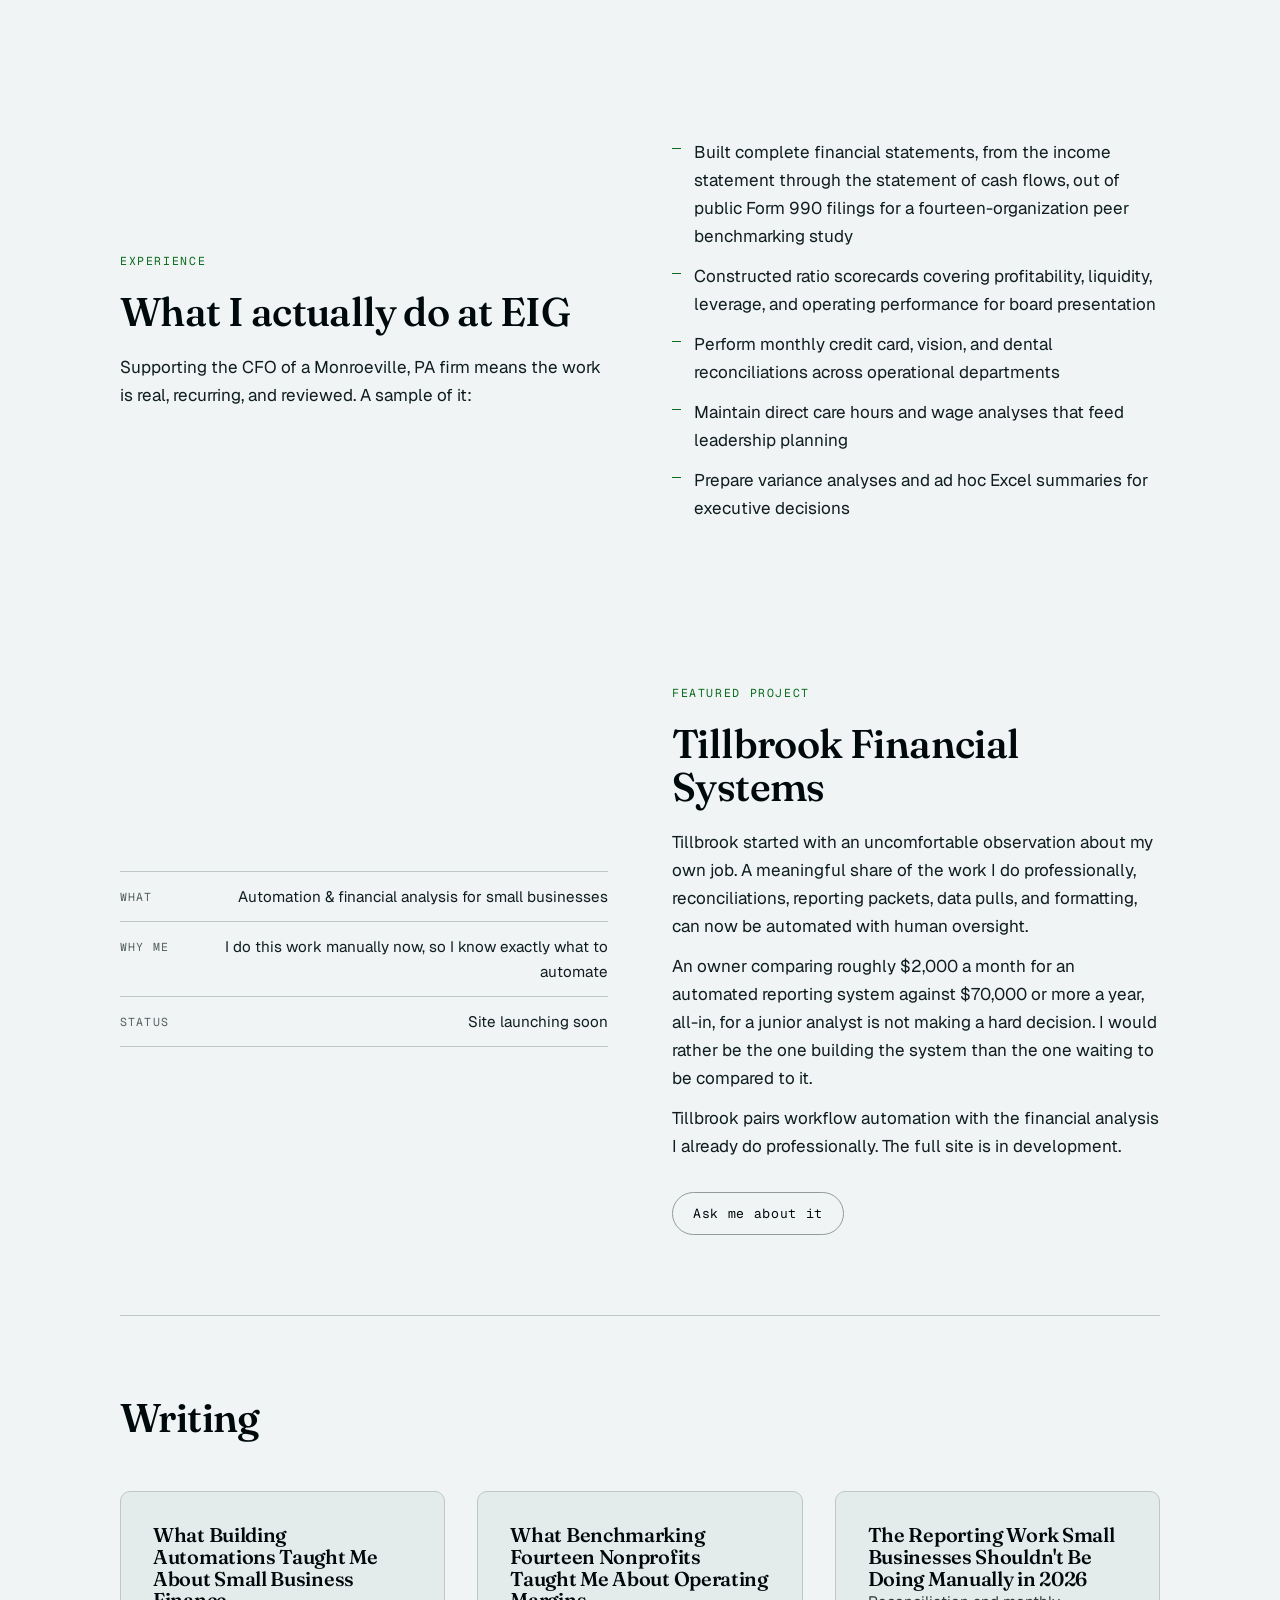
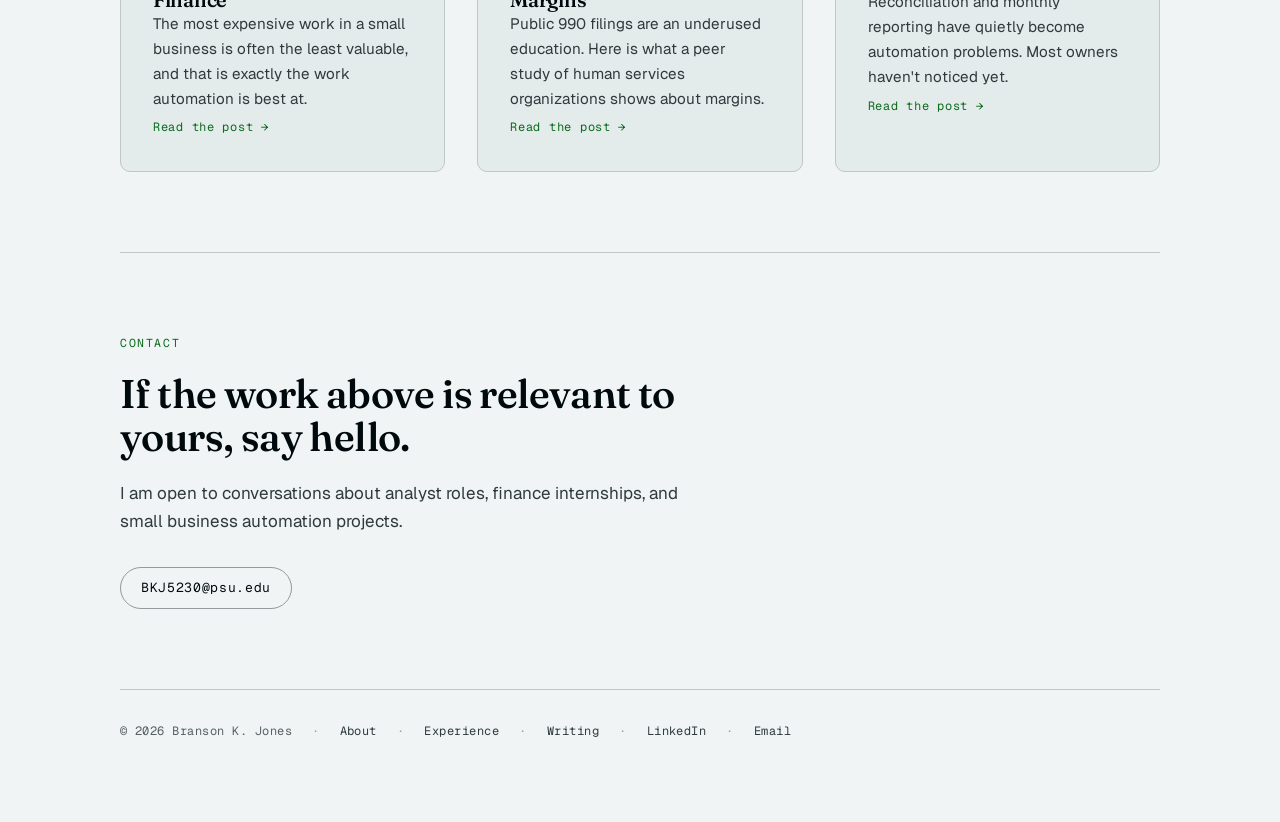
==== commit 69a2e81d: "Add files via upload" ====
--- a/index.html
+++ b/index.html
@@ -3,8 +3,8 @@
 <head>
 <meta charset="UTF-8">
 <meta name="viewport" content="width=device-width, initial-scale=1.0">
-<title>Branson Jones — Economics · Financial Analysis · AI Automation</title>
-<meta name="description" content="Branson Jones is an economics student at Penn State working in financial analysis and building AI-assisted finance automations for small businesses.">
+<title>Branson Jones — Economics · Financial Analysis · Automation</title>
+<meta name="description" content="Branson Jones is an economics student at Penn State working in financial analysis and building finance automations for small businesses.">
 <link rel="preconnect" href="https://fonts.googleapis.com">
 <link rel="preconnect" href="https://fonts.gstatic.com" crossorigin>
 <link href="https://fonts.googleapis.com/css2?family=Fraunces:opsz,wght@9..144,460;9..144,560;9..144,640&family=Geist:wght@400;500&family=Geist+Mono:wght@400;500&display=swap" rel="stylesheet">
@@ -44,7 +44,7 @@
       <li><span class="k">Degree</span><span class="v">B.A. Economics, Penn State — May 2027</span></li>
       <li><span class="k">Standing</span><span class="v">Rising senior</span></li>
       <li><span class="k">Based</span><span class="v">Pittsburgh, PA</span></li>
-      <li><span class="k">Focus</span><span class="v">Financial reporting · Benchmarking · AI-assisted automation</span></li>
+      <li><span class="k">Focus</span><span class="v">Financial reporting · Benchmarking · Automation</span></li>
     </ul>
   </div>
 </section>
@@ -66,18 +66,18 @@
   </div>
 </section>
 
-<section id="Tillbrook Financial Systems" class="split split--flip" aria-label="Tillbrook Financial Systems">
+<section id="tillbrook" class="split split--flip" aria-label="Tillbrook">
   <div class="split__text">
     <span class="kicker">Featured project</span>
     <h2>Tillbrook Financial Systems</h2>
-    <p>Tillbrook Financial Systems started with an uncomfortable observation about my own job. A meaningful share of the work I do professionally, reconciliations, reporting packets, data pulls, and formatting, is exactly the kind of work AI can now handle with human oversight.</p>
+    <p>Tillbrook started with an uncomfortable observation about my own job. A meaningful share of the work I do professionally, reconciliations, reporting packets, data pulls, and formatting, can now be automated with human oversight.</p>
     <p>An owner comparing roughly $2,000 a month for an automated reporting system against $70,000 or more a year, all-in, for a junior analyst is not making a hard decision. I would rather be the one building the system than the one waiting to be compared to it.</p>
-    <p>Tillbrook Financial Systems pairs AI-driven workflow automation with the financial analysis I already do professionally. The full site is in development.</p>
-    <a class="chip" href="#contact" aria-label="Ask about Tillbrook Financial Systems">Ask me about it</a>
+    <p>Tillbrook pairs workflow automation with the financial analysis I already do professionally. The full site is in development.</p>
+    <a class="chip" href="#contact" aria-label="Ask about Tillbrook">Ask me about it</a>
   </div>
   <div class="split__proof">
     <ul class="facts">
-      <li><span class="k">What</span><span class="v">AI automation &amp; financial analysis for small businesses</span></li>
+      <li><span class="k">What</span><span class="v">Automation &amp; financial analysis for small businesses</span></li>
       <li><span class="k">Why me</span><span class="v">I do this work manually now, so I know exactly what to automate</span></li>
       <li><span class="k">Status</span><span class="v">Site launching soon</span></li>
     </ul>
@@ -89,8 +89,8 @@
   <div class="cards">
     <article class="card">
       <a href="blog/ai-automation-small-business-finance.html">
-        <h3>What Building AI Automations Taught Me About Small Business Finance</h3>
-        <p>The most expensive work in a small business is often the least valuable, and that is exactly the work AI is best at.</p>
+        <h3>What Building Automations Taught Me About Small Business Finance</h3>
+        <p>The most expensive work in a small business is often the least valuable, and that is exactly the work automation is best at.</p>
         <span class="more">Read the post →</span>
       </a>
     </article>
